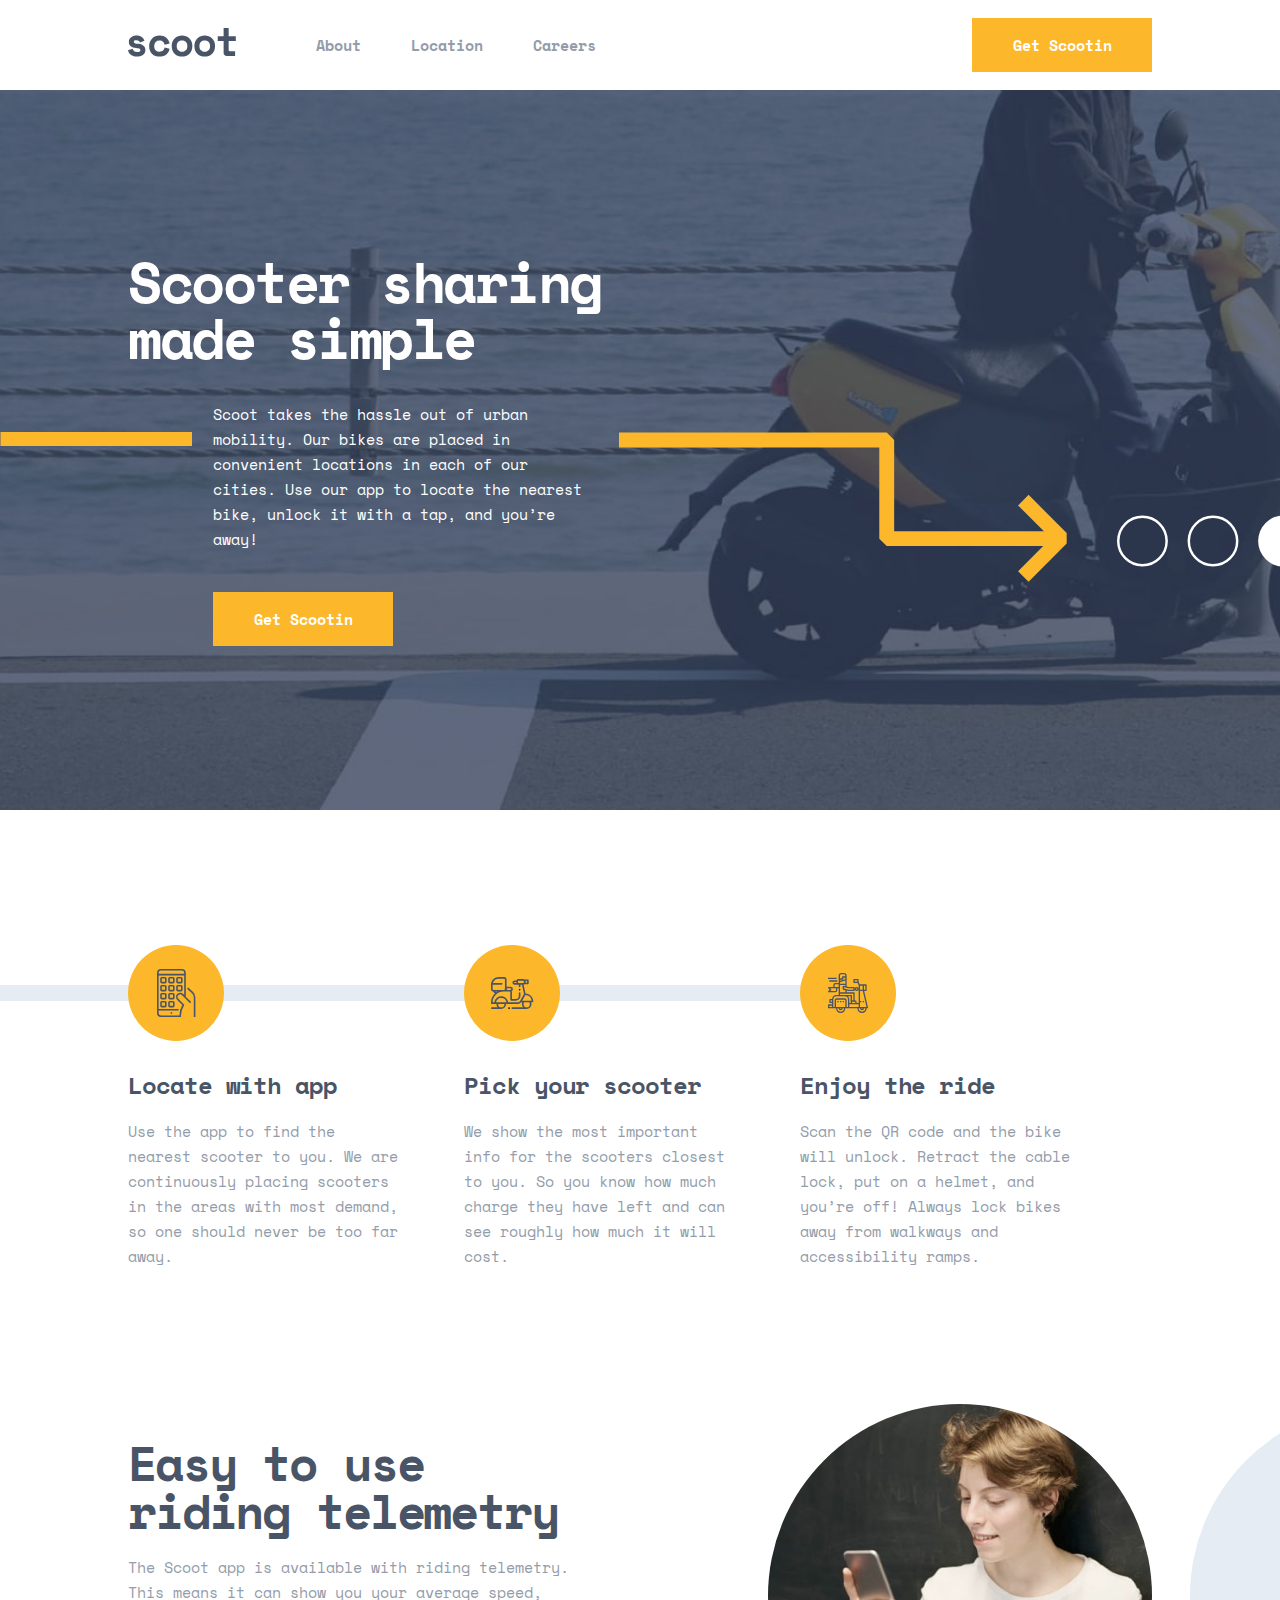
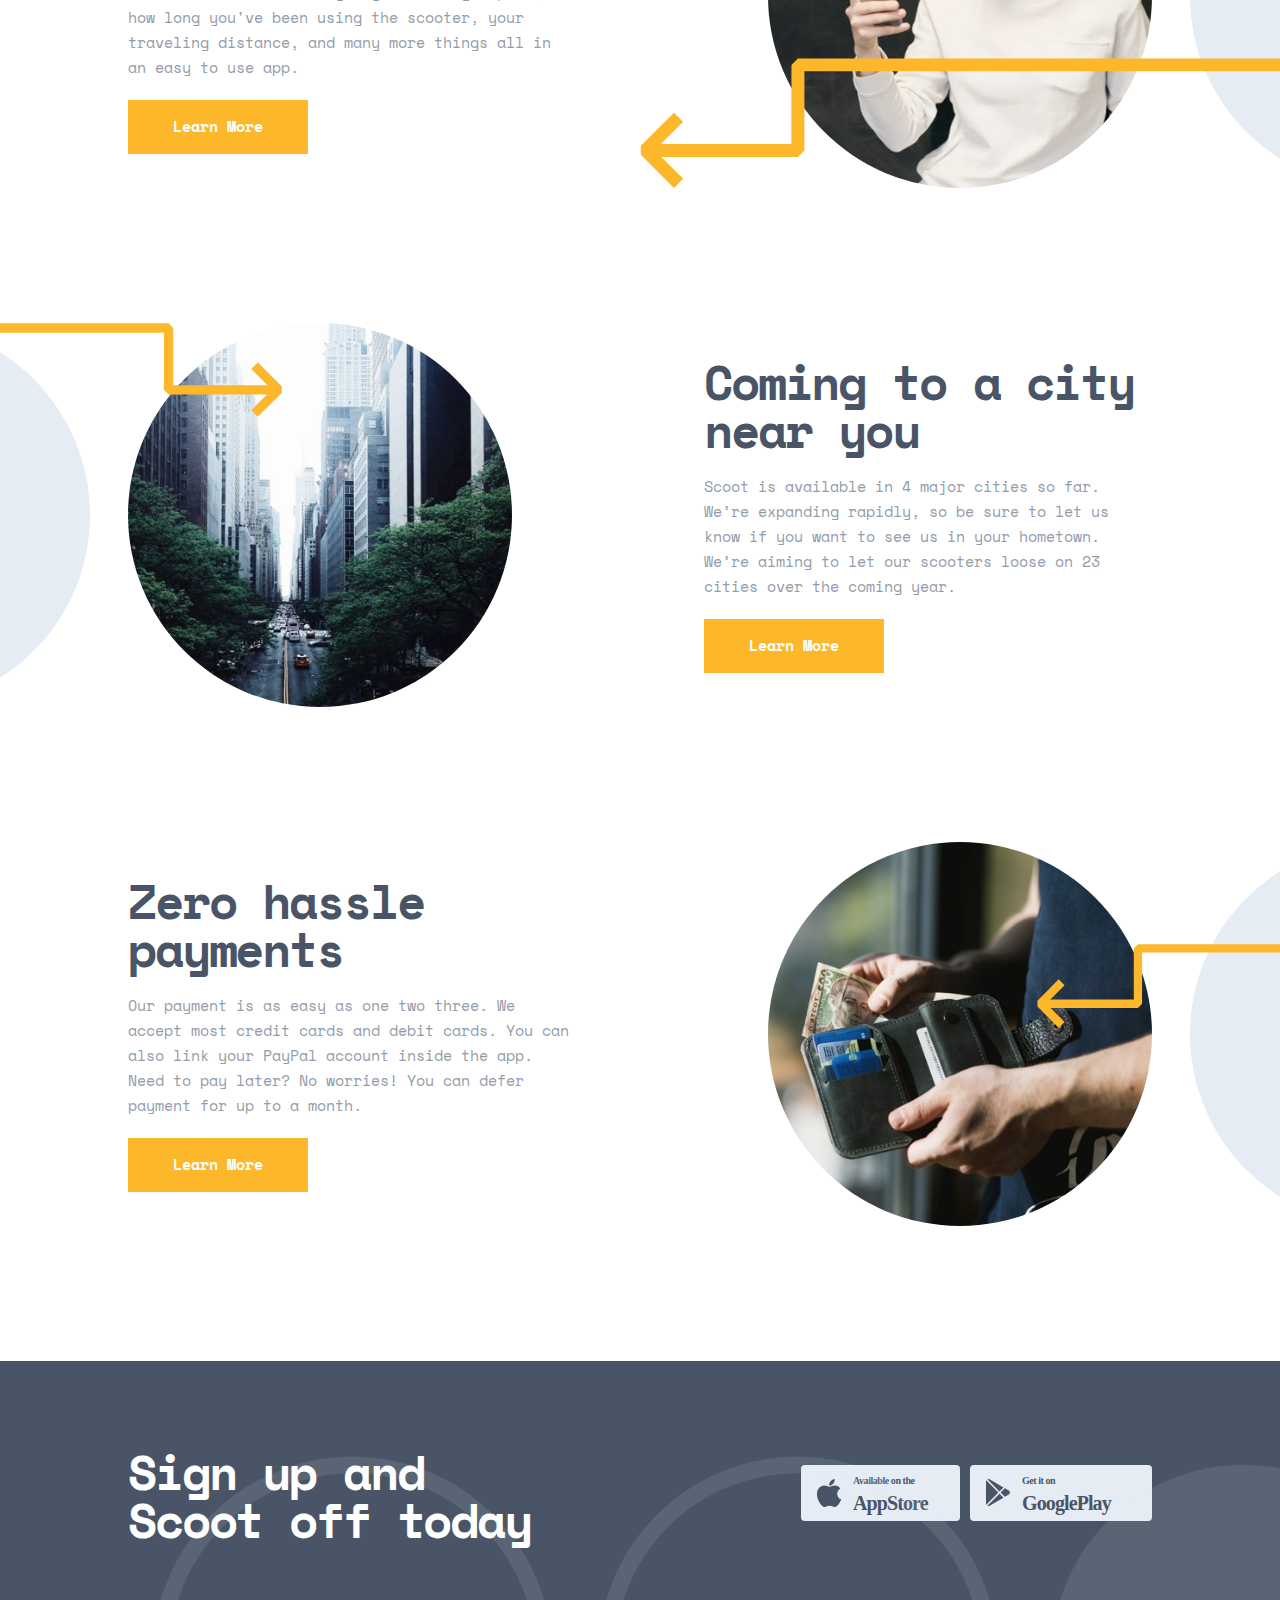
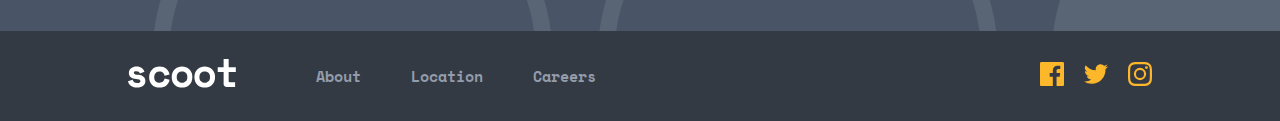
==== index.html @ a8c573a0 "section3 for home page, mobile-only" ====
<!DOCTYPE html>
<html lang="en">

<head>
    <meta charset="UTF-8">
    <meta name="viewport" content="width=device-width, initial-scale=1.0">
    <title>Home | Scoot multi-page website</title>
    <link rel="shortcut icon" href="assets/favicon-32x32.png" type="image/x-icon">
    <link rel="stylesheet" href="styles.css">
    <link rel="stylesheet" href="index.css">
</head>

<body>
    <header class="desktop-tablet-only">
        <nav>
            <div class="nav-left">
                <a href="index.html"><img src="assets/logo.svg" alt="logo"></a>
                <a href="About/about.html" class="nav-about">About</a>
                <a href="Location/location.html" class="nav-location">Location</a>
                <a href="Careers/careers.html" class="nav-careers">Careers</a>
            </div>
            <a href="" target="_self" class="get-scootin">Get Scootin</a>
        </nav>
        <div class="hero desktop-only">
            <h1 class="hero-title">Scooter sharing <br> made simple</h1>
            <div class="hero-design-wrapper">
                <div class="hero-design">
                    <div class="first">
                        <img src="assets/patterns/line.svg" alt="line design">
                    </div>
                    <div class="second">
                        <div class="description">
                            Scoot takes the hassle out of urban mobility. Our bikes are placed in convenient locations
                            in
                            each of our cities. Use our app to locate the nearest bike, unlock it with a tap, and you’re
                            away!
                        </div>
                        <a href="" target="_self" class="get-scootin">Get Scootin</a>
                    </div>
                    <div class="third">
                        <img src="assets/patterns/right-arrow.svg" alt="line design">
                    </div>
                    <div class="fourth">
                        <img src="assets/patterns/white-circles.svg" alt="circles design">
                    </div>
                </div>
            </div>
        </div>

        <div class="hero tablet-only">
            <div class="text-hero-tablet-only">
                <h1 class="hero-title">Scooter sharing <br> made simple</h1>
                <div class="description">
                    Scoot takes the hassle out of urban mobility. Our bikes are placed in convenient locations in
                    each of our cities. Use our app to locate the nearest bike, unlock it with a tap, and you’re
                    away!
                </div>
                <a href="" target="_self" class="get-scootin">Get Scootin</a>
            </div>
            <div class="design">
                <img src="assets/patterns/right-arrow.svg" alt="line design" id="hero-line-design">
                <img src="assets/patterns/white-circles.svg" alt="circles design" id="hero-circles-design">
            </div>
        </div>
    </header>

    <nav class="mobile-only">
        <img src="./assets/icons/hamburger.svg" alt="menu" id="hamburger">
        <img src="./assets/icons/close.svg" alt="menu" id="close">
        <a href="index.html"><img src="assets/logo.svg" alt="logo"></a>
        <div class="menu">
            <div class="menu-top">
                <a href="About/about.html" class="nav-about">About</a>
                <a href="Location/location.html" class="nav-location">Location</a>
                <a href="Careers/careers.html" class="nav-careers">Careers</a>
            </div>
            <a href="" target="_self" class="get-scootin">Get Scootin</a>
        </div>
    </nav>

    <header class="mobile-only">
        
        <div class="hero desktop-only">
            <h1 class="hero-title">Scooter sharing <br> made simple</h1>
            <div class="hero-design-wrapper">
                <div class="hero-design">
                    <div class="first">
                        <img src="assets/patterns/line.svg" alt="line design">
                    </div>
                    <div class="second">
                        <div class="description">
                            Scoot takes the hassle out of urban mobility. Our bikes are placed in convenient locations
                            in
                            each of our cities. Use our app to locate the nearest bike, unlock it with a tap, and you’re
                            away!
                        </div>
                        <a href="" target="_self" class="get-scootin">Get Scootin</a>
                    </div>
                    <div class="third">
                        <img src="assets/patterns/right-arrow.svg" alt="line design">
                    </div>
                    <div class="fourth">
                        <img src="assets/patterns/white-circles.svg" alt="circles design">
                    </div>
                </div>
            </div>
        </div>

        <div class="hero tablet-only">
            <div class="text-hero-tablet-only">
                <h1 class="hero-title">Scooter sharing <br> made simple</h1>
                <div class="description">
                    Scoot takes the hassle out of urban mobility. Our bikes are placed in convenient locations in
                    each of our cities. Use our app to locate the nearest bike, unlock it with a tap, and you’re
                    away!
                </div>
                <a href="" target="_self" class="get-scootin">Get Scootin</a>
            </div>
            <div class="design">
                <img src="assets/patterns/right-arrow.svg" alt="line design" id="hero-line-design">
                <img src="assets/patterns/white-circles.svg" alt="circles design" id="hero-circles-design">
            </div>
        </div>

        <div class="hero mobile-only">
            <div class="text-hero-tablet-only">
                <h1 class="hero-title">Scooter <br> sharing made <br> simple</h1>
                <div class="description">
                    Scoot takes the hassle out of urban mobility. Our bikes are placed in convenient locations in
                    each of our cities. Use our app to locate the nearest bike, unlock it with a tap, and you’re
                    away!
                </div>
                <a href="" target="_self" class="get-scootin">Get Scootin</a>
            </div>
            <div class="design">
                <img src="assets/patterns/right-arrow.svg" alt="line design" id="hero-line-design">
            </div>
        </div>
    </header>

    <main>
        <section class="section1 desktop-only">
            <div class="hr-icons">
                <hr>
                <div class="icons">
                    <img src="assets/icons/locate.svg" alt="locate icon" class="icon icon1">
                    <img src="assets/icons/scooter.svg" alt="scooter icon" class="icon icon2">
                    <img src="assets/icons/ride.svg" alt="ride icon" class="icon icon3">
                </div>
            </div>
            <div class="text">
                <div class="icon-description">
                    <h4 class="icon-title">Locate with app</h4>
                    <p class="icon-text general-text">
                        Use the app to find the nearest scooter to you. We are continuously placing scooters in the
                        areas with most demand, so one should never be too far away.
                    </p>
                </div>
                <div class="icon-description">
                    <h4 class="icon-title">Pick your scooter</h4>
                    <p class="icon-text general-text">
                        We show the most important info for the scooters closest to you. So you know how much charge
                        they have left and can see roughly how much it will cost.
                    </p>
                </div>
                <div class="icon-description">
                    <h4 class="icon-title">Enjoy the ride</h4>
                    <p class="icon-text general-text">
                        Scan the QR code and the bike will unlock. Retract the cable lock, put on a helmet, and you’re
                        off! Always lock bikes away from walkways and accessibility ramps.
                    </p>
                </div>
            </div>
        </section>
        <section class="section1 tablet-only">
            <div class="hr-icons-tablet">
                <div class="hr-tablet"></div>
                <div class="icons-tablet">
                    <img src="assets/icons/locate.svg" alt="locate icon" class="icon icon1">
                    <img src="assets/icons/scooter.svg" alt="scooter icon" class="icon icon2">
                    <img src="assets/icons/ride.svg" alt="ride icon" class="icon icon3">
                </div>
            </div>
            <div class="text">
                <div class="icon-description">
                    <h4 class="icon-title">Locate with app</h4>
                    <p class="icon-text general-text">
                        Use the app to find the nearest scooter to you. We are continuously placing scooters in the
                        areas with most demand, so one should never be too far away.
                    </p>
                </div>
                <div class="icon-description">
                    <h4 class="icon-title">Pick your scooter</h4>
                    <p class="icon-text general-text">
                        We show the most important info for the scooters closest to you. So you know how much charge
                        they have left and can see roughly how much it will cost.
                    </p>
                </div>
                <div class="icon-description">
                    <h4 class="icon-title">Enjoy the ride</h4>
                    <p class="icon-text general-text">
                        Scan the QR code and the bike will unlock. Retract the cable lock, put on a helmet, and you’re
                        off! Always lock bikes away from walkways and accessibility ramps.
                    </p>
                </div>
            </div>
        </section>
        <section class="section1 mobile-only">
            <div class="section11">
                <img src="/assets/icons/locate.svg" alt="locate icon" class="icon">
                <div class="icon-description">
                    <h4 class="icon-title">Locate with app</h4>
                    <p class="icon-text general-text">Use the app to find the nearest scooter to you. We are continuously placing scooters in the areas with most demand, so one should never be too far away. </p>
                </div>
            </div>
            <div class="section12">
                <img src="/assets/icons/scooter.svg" alt="scooter icon" class="icon">
                <div class="icon-description">
                    <h4 class="icon-title">Pick your scooter</h4>
                    <p class="icon-text general-text">We show the most important info for the scooters closest to you. So you know how much charge they have left and can see roughly how much it will cost.</p>
                </div>
            </div>
            <div class="section13">
                <img src="/assets/icons/ride.svg" alt="ride icon" class="icon">
                <div class="icon-description">
                    <h4 class="icon-title">Enjoy the ride</h4>
                    <p class="icon-text general-text">Scan the QR code and the bike will unlock. Retract the cable lock, put on a helmet, and you’re off! Always lock bikes away from walkways and accessibility ramps.</p>
                </div>
            </div>
        </section>

        <section class="section2 desktop-only">
            <div class="left-section-text">
                <h2>Easy to use
                    riding telemetry</h2>
                <p class="general-text">The Scoot app is available with riding telemetry. This means it can show you
                    your average speed, how long you've been using the scooter, your traveling distance, and many more
                    things all in an easy to use app.</p>
                <a href="" target="_self" id="learn-more">Learn More</a>
            </div>
            <div class="right-section-image">
                <img src="assets/images/telemetry.jpg" alt="riding telemetry image" id="imgs2">
                <img src="assets/patterns/circle.svg" alt="circle design" id="circles2">
                <img src="assets/patterns/left-downward-arrow.svg" alt="line design" id="arrows2">
            </div>
        </section>
        <section class="section2 tablet-only">
            <div class="top-section">
                <img src="assets/images/telemetry.jpg" alt="riding telemetry image" id="top-imgs2">
                <img src="assets/patterns/circle.svg" alt="circle design" id="top-circles2">
                <img src="assets/patterns/left-downward-arrow.svg" alt="line design" id="top-arrows2">
            </div>

            <div class="bottom-section">
                <h2>Easy to use
                    riding telemetry</h2>
                <p class="general-text">The Scoot app is available with riding telemetry. This means it can show you
                    your average speed, how long you've been using the scooter, your traveling distance, and many more
                    things all in an easy to use app.</p>
                <a href="" target="_self" id="learn-more">Learn More</a>
            </div>
        </section>
        <section class="section2 mobile-only">
            <div class="top-section">
                <img src="assets/images/telemetry.jpg" alt="riding telemetry image" id="top-imgs2">
                <img src="assets/patterns/left-downward-arrow.svg" alt="line design" id="top-arrows2">
            </div>

            <div class="bottom-section">
                <h2>Easy to use <br>
                riding telemetry</h2>
                <p class="general-text">The Scoot app is available with riding telemetry. This means it can show you
                    your average speed, how long you've been using the scooter, your traveling distance, and many more
                    things all in an easy to use app.</p>
                <a href="" target="_self" id="learn-more">Learn More</a>
            </div>
        </section>

        <section class="section3 desktop-only">
            <div class="left-section-image">
                <img src="assets/images/near-you.jpg" alt="an image with a city" id="imgs3">
                <img src="assets/patterns/circle.svg" alt="circle design" id="circles3">
                <img src="assets/patterns/right-arrow.svg" alt="line design" id="arrows3">
            </div>
            <div class="right-section-text">
                <h2>Coming to a city near you</h2>
                <p class="general-text">Scoot is available in 4 major cities so far. We’re expanding rapidly, so be sure
                    to let us know if you want to see us in your hometown. We’re aiming to let our scooters loose on 23
                    cities over the coming year.</p>
                <a href="" target="_self" id="learn-more">Learn More</a>
            </div>
        </section>
        <section class="section3 tablet-only">
            <div class="top-section">
                <img src="assets/images/near-you.jpg" alt="an image with a city" id="top-imgs3">
                <img src="assets/patterns/circle.svg" alt="circle design" id="top-circles3">
                <img src="assets/patterns/right-arrow.svg" alt="line design" id="top-arrows3">
            </div>
            <div class="bottom-section">
                <h2>Coming to a city near you</h2>
                <p class="general-text">Scoot is available in 4 major cities so far. We’re expanding rapidly, so be sure
                    to let us know if you want to see us in your hometown. We’re aiming to let our scooters loose on 23
                    cities over the coming year.</p>
                <a href="" target="_self" id="learn-more">Learn More</a>
            </div>
        </section>
        <section class="section3 mobile-only">
            <div class="top-section">
                <img src="assets/images/near-you.jpg" alt="an image with a city" id="top-imgs3">
                <img src="assets/patterns/right-arrow.svg" alt="line design" id="top-arrows3">
            </div>
            <div class="bottom-section">
                <h2>Coming to a city near you</h2>
                <p class="general-text">Scoot is available in 4 major cities so far. We’re expanding rapidly, so be sure
                    to let us know if you want to see us in your hometown. We’re aiming to let our scooters loose on 23
                    cities over the coming year.</p>
                <a href="" target="_self" id="learn-more">Learn More</a>
            </div>
        </section>

        <section class="section4 desktop-only">
            <div class="left-section-text">
                <h2>Zero hassle payments</h2>
                <p class="general-text">Our payment is as easy as one two three. We accept most credit cards and debit
                    cards. You can also link your PayPal account inside the app. Need to pay later? No worries! You can
                    defer payment for up to a month.</p>
                <a href="" target="_self" id="learn-more">Learn More</a>
            </div>
            <div class="right-section-image">
                <img src="assets/images/payments.jpg" alt="an image with a wallet" id="imgs4">
                <img src="assets/patterns/circle.svg" alt="circle design" id="circles4">
                <img src="assets/patterns/left-downward-arrow.svg" alt="line design" id="arrows4">
            </div>
        </section>
        <section class="section4 tablet-only">

            <div class="top-section">
                <img src="assets/images/payments.jpg" alt="an image with a wallet" id="top-imgs4">
                <img src="assets/patterns/circle.svg" alt="circle design" id="top-circles4">
                <img src="assets/patterns/left-downward-arrow.svg" alt="line design" id="top-arrows4">
            </div>
            <div class="bottom-section">
                <h2>Zero hassle payments</h2>
                <p class="general-text">Our payment is as easy as one two three. We accept most credit cards and debit
                    cards. You can also link your PayPal account inside the app. Need to pay later? No worries! You can
                    defer payment for up to a month.</p>
                <a href="" target="_self" id="learn-more">Learn More</a>
            </div>
        </section>
    </main>
    <footer>
        <div class="footer-up">
            <img src="assets/patterns/semi-circles.svg" alt="semi-circles design" id="semi-circles">
            <h2>Sign up and <br> Scoot off today</h2>
            <div class="apps">
                <a href="https://www.apple.com/app-store/" target="_blank">
                    <img src="assets/icons/app-store.svg" alt="app store icon and link">
                </a>
                <a href="https://play.google.com/store/games?pli=1" target="_blank">
                    <img src="assets/icons/google-play.svg" alt="google play icon and link">
                </a>
            </div>
        </div>
        <div class="footer-down">
            <nav>
                <div class="nav-left">
                    <a href="index.html"><img src="assets/logo.svg" alt="logo" id="logo"></a>
                    <a href="About/about.html" class="nav-about">About</a>
                    <a href="Location/location.html" class="nav-location">Location</a>
                    <a href="Careers/careers.html" class="nav-careers">Careers</a>
                </div>
                <div class="nav-right">
                    <a href="https://www.facebook.com/infogimiasi/" target="_blank">
                        <img src="assets/icons/facebook.svg" alt="facebook icon and link">
                    </a>
                    <a href="https://x.com/home?lang=ro" target="_blank">
                        <img src="assets/icons/twitter.svg" alt="twitter icon and link">
                    </a>
                    <a href="https://www.instagram.com/" target="_blank">
                        <img src="assets/icons/instagram.svg" alt="google play icon and link">
                    </a>
                </div>
            </nav>
        </div>
    </footer>

    <script src="./script.js"></script>
</body>

</html>
---- styles.css ----
@import url('https://fonts.googleapis.com/css2?family=Lexend+Deca:wght@100..900&family=Space+Mono:wght@400;700&display=swap');


:root {
    --yellow: #FCB72B;
    --dark-navy: #495567;
    --dim-grey: #939CAA;
    --light-grey: #E5ECF4;
    --snow: #F2F5F9;
    --light-yellow: #FFF4DF;
}

* {
    margin: 0;
    padding: 0;
    box-sizing: border-box;
    font-family: 'Space Mono', sans-serif;
}

h1, h2, h3, h4 {
    font-weight: bold;
    color: var(--dark-navy);
}

h1 {
    font-size: 56px;
    line-height: 56px;
    letter-spacing: -2.5px;
}

h2 {
    font-size: 48px;
    line-height: 48px;
    letter-spacing: -2.14px;
}

h3 {
    font-size: 40px;
    line-height: 48px;
    letter-spacing: -1.79px;
}

h4 {
    font-size: 24px;
    line-height: 28px;
    letter-spacing: -1.07px;
}

.general-text {
    color: var(--dim-grey);
    font-size: 15px;
    line-height: 25px;
}

body {
    width: 100vw;
    overflow-x: hidden;
}

nav {
    display: flex;
    width: 100%;
    height: 10vh;
    padding: 0 10vw;
    justify-content: space-between;
    align-items: center;
    background-color: white;
    font-size: 15px;
    font-weight: bold;
}

.nav-left {
    display: flex;
    width: min-content;
    justify-content: space-between;
    align-items: center;
    gap: 50px;
}

.nav-left img {
    margin-right: 30px;
}

.nav-left a {
    text-decoration: none;
    color: var(--dim-grey);
}

.nav-left a:hover {
    color: var(--yellow);
}

.get-scootin, #learn-more {
    text-decoration: none;
    display: flex;
    width: 180px;
    height: 6vh;
    justify-content: center;
    align-items: center;
    background-color: var(--yellow);
    color: #ffffff;
    font-size: 15px;
    font-weight: bold;
    line-height: 25px;
    text-align: center;
}

.get-scootin:hover, #learn-more:hover {
    background-color: transparent;
    color: var(--yellow);
    border: 2.5px solid var(--yellow);
}

footer {
    width: 100%;
    height: 40vh;
}

.footer-up {
    background-color: var(--dark-navy);
    position: relative;
    width: 100%;
    height: 30vh;
    padding: 0 10vw;
    display: flex;
    justify-content: space-between;
    align-items: center;
}

.footer-up h2 {
    color: white;
}

#semi-circles {
    width: 100%;
    position: absolute;
    right: -12%;
    bottom: 0;
}

footer nav {
    background-color: #333a44;
}

footer nav #logo {
    filter: brightness(0) invert(1);
}

.apps {
    display: flex;
    justify-content: center;
    align-items: center;
    gap: 10px;
}

.footer-down {
    width: 100%;
    height: 10vh;
}

.nav-right {
    display: flex;
    justify-content: center;
    align-items: center;
    gap: 20px;
}

.nav-right a:hover {
    filter: brightness(0) invert(1);
}

@media (min-width: 601px) and (max-width: 1024px) {
    header nav {
        padding: 0 5vw;
    }

    a.get-scootin {
        height: 65%;
    }
    
    .get-scootin, #learn-more {
        width: 120px;
        height: 50px;
    }

    .nav-left img {
        width: 100px;
        margin-right: 15px;
    }

    .nav-left {
        display: flex;
        width: 50vw;
        justify-content: space-between;
        align-items: center;
        column-gap: 15px;
    }

    #learn-more, .text-hero-tablet-only .get-scootin {
        width: 180px;
    }

    footer {
        height: 50vh;
    }

    .footer-up {
        flex-direction: column;
        justify-content: center;
        text-align: center;
        gap: 30px;
        height: 40vh;
    }

    #semi-circles {
        width: 150%;
        position: absolute;
        /* right: -12%; */
        left: -25%;
        bottom: 0;
    }

    nav {
        padding: 0 5vw;
    }
}
---- index.css ----
* {
    margin: 0;
    padding: 0;
    box-sizing: border-box;
    font-family: 'Space Mono', sans-serif;
}

.hero {
    display: flex;
    width: 100vw;
    height: 80vh;
    flex-direction: column;
    justify-content: center;
    gap: 5%;
    background-image: url('assets/images/home-hero-desktop.jpg');
    background-size: cover;
    background-repeat: no-repeat;
    background-position: center;
    color: white;
    position: relative;
}

h1 {
    width: 100%;
    padding-left: 10vw;
}

.hero-title {
    color: white;
}

.hero-design-wrapper {
    width: 100%;
    height: max-content;
}

.hero-design {
    display: flex;
    justify-content: space-between;
    width: 100%;
}

.hero-design .first {
    width: 15%;
    height: 100%;
    position: relative;
}

.hero-design .first img {
    width: 100%;
    position: absolute;
    top: 30px;
}

.hero-design .second {
    display: flex;
    width: 30%;
    height: max-content;
    flex-direction: column;
    justify-content: flex-start;
    gap: 40px;
}

.hero-design .second .description {
    font-size: 15px;
    line-height: 25px;
    width: 100%;
    color: white;
}

.hero-design .second .get-scootin {
    top: 50px;
}

.hero-design .third {
    width: 35%;
    height: 100%;
    position: relative;
}

.hero-design .third img {
    width: 100%;
    position: absolute;
    top: 30px;
}

.hero-design .fourth {
    width: 15%;
    height: 100%;
    position: relative;
}

.hero-design .fourth img {
    width: 100%;
    position: absolute;
    top: calc(30px + 6.5vw);
    left: 15%;
}

.hero-design .get-scootin:hover {
    background-color: transparent;
}

main {
    margin-top: 15vh;
    width: 100%;
}

.section1 {
    width: 100%;
}

.hr-icons {
    width: 70%;
    height: 96px;
    display: flex;
    justify-content: center;
    align-items: center;
    position: relative;
    margin-bottom: 30px;
}

hr {
    border: 8px solid var(--light-grey);
    width: 100%;
    border-top-right-radius: 10px;
    border-bottom-right-radius: 10px;
}

.hr-icons .icons {
    position: absolute;
    padding-left: 10vw;
    display: flex;
    justify-content: space-between;
    width: 100%;
}

.text {
    width: 100%;
    padding: 0 10vw;
    display: flex;
    justify-content: flex-start;
    margin-bottom: 15vh;
    gap: 5vw;
}

.icon-title {
    color: var(--dark-navy);
    margin-bottom: 20px;
}

.icon-description {
    width: calc((60vw - 96px) / 2 - 5vw);
}

.section2, .section3, .section4 {
    width: 100%;
    height: max-content;
    display: flex;
    justify-content: space-between;
    align-items: center;
    padding: 0 10vw;
    margin-bottom: 15vh;
}

.left-section-text, .right-section-text {
    width: 35vw;
    height: max-content;
    display: flex;
    flex-direction: column;
    justify-content: center;
    gap: 20px;
}

.right-section-image, .left-section-image {
    width: 30vw;
    height: 30vw;
    display: flex;
    justify-content: center;
    align-items: center;
    position: relative;
}

#imgs2, #imgs3, #imgs4 {
    border-radius: 50%;
    width: 30vw;
}

#circles2, #circles3, #circles4 {
    width: 30vw;
    height: 30vw;
    position: absolute;
}

#circles2, #circles4 {
    left: 33vw;
}

#circles3 {
    right: 33vw;
}

#arrows2, #arrows3, #arrows4 {
    position: absolute;
}

#arrows2 {
    width: 50vw;
    right: -10vw;
    bottom: 0;
}

#arrows3 {
    width: 22vw;
    left: -10vw;
    top: 0;
}

#arrows4 {
    width: 32vw;
    right: -23vw;
    top: 8vw;
}

@media (min-width: 1025px) {
    .tablet-only {
        display: none;
    }

    .mobile-only {
        display: none;
    }
}

@media (min-width: 601px) and (max-width: 1024px) {
    .desktop-only {
        display: none;
    }

    .mobile-only {
        display: none;
    }

    .hero.tablet-only {
        height: calc(70vh + 20vw);
        justify-content: end;
        gap: 5vh;
        background-image: url('assets/images/home-hero-tablet.jpg');
    }
    
    .text-hero-tablet-only{
        display: flex;
        flex-direction: column;
        align-items: center;
        justify-content: center;
        gap: 2vh;
        text-align: center;
        padding: 10vw;
    }

    h1.hero-title {
        padding: 0;
    }

    a.get-scootin {
        height: 45px;
    }

    .hero.tablet-only .design {
        margin-bottom: 5vh;
        height: 20vw;
        width: 100vw;
    }

    #hero-line-design {
        position: absolute;
        left: -15vw;
        width: 60vw;
    }

    #hero-circles-design {
        position: absolute;
        right: -4.5vw;
        width: 30vw;
        bottom: calc(7vw + 5vh - 5vw);
    }

    main {
        margin-top: 0;
    }

    .section1.tablet-only {
        display: flex;
        justify-content: space-between;
        padding: 0 10vw;
        position: relative;
        height: max-content;
    }

    .hr-icons-tablet {
        width: 96px;
        height: 50vh;
        display: flex;
        flex-direction: column;
        justify-content: center;
        align-items: center;
        /* position: relative; */
    }

    .hr-tablet {
        display: block;
        width: 16px;
        height: calc(100% - 160px);
        background-color: var(--light-grey);
        position: absolute;
        left: calc(40px + 10vw);
        top: 0;
    }

    .icons-tablet {
        position: absolute;
        height: 100%;
        display: flex;
        flex-direction: column;
        justify-content: space-between;
        top: 0;
        padding-top: 10vh;
        padding-bottom: calc(200px - 96px);
    }

    .text {
        display: flex;
        flex-direction: column;
        margin: 0;
        padding: 0;
        padding-top: 10vh;
        width: 50vw;
    }

    .icon-description {
        width: 100%;
        height: 200px;
    }

    .section2.tablet-only, .section3.tablet-only, .section4.tablet-only {
        display: flex;
        width: 100vw;
        flex-direction: column;
        align-items: center;
        justify-content: center;
        margin-top: 10vh;
        padding: 0 10vw;
        gap: 5vh;
    }

    .top-section {
        width: 60vw;
        display: flex;
        flex-direction: column;
        justify-content: center;
        align-items: center;
        position: relative;
        margin-bottom: 50px;
    }

    #top-imgs2, #top-imgs3, #top-imgs4 {
        border-radius: 50%;
        width: 60vw;
    }

    #top-circles2 {
        width: 60vw;
        position: absolute;
        top: 0;
        right: -65vw;
    }

    #top-arrows2 {
        width: 100vw;
        position: absolute;
        left: -15vw;
        bottom: -5vw;
    }

    .bottom-section {
        text-align: center;
        display: flex;
        flex-direction: column;
        justify-content: center;
        align-items: center;
        gap: 3vh;
    }

    #top-circles3 {
        width: 60vw;
        position: absolute;
        top: 0;
        left: -65vw;
    }

    #top-arrows3 {
        width: 60vw;
        position: absolute;
        left: -35vw;
        top: 0;
    }

    #top-circles4 {
        width: 60vw;
        position: absolute;
        top: 0;
        left: 65vw;
    }

    #top-arrows4 {
        width: 105vw;
        position: absolute;
        top: 5vh;
        right: -80vw;
    }
}

@media (max-width: 600px) {
    .desktop-only {
        display: none;
    }

    .tablet-only {
        display: none;
    }

    .desktop-tablet-only {
        display: none;
    }

    header.mobile-only {
        height: 85vh;
        width: 100vw;
    }

    header.mobile-only > *, nav.mobile-only {
        padding: 0 5vw;
    }

    nav.mobile-only {
        position: sticky;
        top: 0;
        left: 0;
        height: 10vh;
        z-index: 3;
        padding: 0 5vw;
    }

    #hamburger {
        display: block;
    }

    #close {
        display: none;
    }

    nav.mobile-only a img {
        position: absolute;
        top: 50%;
        left: 50%;
        translate: -50% -50%;
    }

    nav.mobile-only .menu {
        position: absolute;
        top: 10vh;
        left: 0;
        background-color: #333a44;
        height: 85vh;
        width: 70vw;
        padding: 5vh;
        display: flex;
        flex-direction: column;
        justify-content: space-between;
        align-items: flex-start;
        display: none;
        z-index: 1;
    }

    nav.mobile-only .menu-top {
        display: flex;
        flex-direction: column;
        gap: 3vh;
    }

    nav.mobile-only .menu a {
        text-decoration: none;
        color: var(--light-grey);
        font-size: 1.5rem;
    }

    nav.mobile-only .menu a:hover {
        color: var(--yellow);
    }

    nav.mobile-only .menu .get-scootin {
        width: 100%;
        height: 60px;
    }

    header.mobile-only .hero.mobile-only {
        height: 85vh;
        position: relative;
        display: flex;
        justify-content: center;
        text-align: center;
        gap: 20vh;
        background: url("/assets/images/home-hero-mobile.jpg");
        background-repeat: no-repeat;
        background-size: cover;
        background-position: center;
    }

    header.mobile-only .hero.mobile-only .text-hero-tablet-only {
        display: flex;
        flex-direction: column;
        justify-content: center;
        align-items: center;
        gap: 3vh;
    }

    header.mobile-only .hero.mobile-only h1.hero-title {
        padding: 0;
        font-size: 3rem;
    }

    #hero-line-design {
        position: absolute;
        bottom: 5vh;
        z-index: 0;
        right: 66vw;
    }

    main {
        margin-top: 15vh;
    }

    .section1.mobile-only {
        width: 100vw;
        padding: 0 5vw;
        display: flex;
        flex-direction: column;
        justify-content: center;
        align-items: center;
        gap: 6vh;
    }

    .section1.mobile-only > * {
        width: 100%;
        display: flex;
        flex-direction: column;
        justify-content: center;
        align-items: center;
        gap: 3vh;
    }

    .section1.mobile-only > * .icon-description {
        width: 100%;
        text-align: center;
    }

    .section2.mobile-only, .section3.mobile-only {
        display: flex;
        width: 100vw;
        flex-direction: column;
        align-items: center;
        justify-content: center;
        margin-top: 15vh;
        padding: 0 5vw;
        gap: 3vh;
    }

    .top-section {
        width: 60vw;
        display: flex;
        flex-direction: column;
        justify-content: center;
        align-items: center;
        position: relative;
        margin-bottom: 2vh;
    }

    #top-imgs2, #top-imgs3, #top-imgs4 {
        border-radius: 50%;
        width: 85vw;
    }

    #top-arrows2 {
        width: 200vw;
        position: absolute;
        left: -15vw;
        bottom: 0;
    }

    .bottom-section {
        text-align: center;
        display: flex;
        flex-direction: column;
        justify-content: center;
        align-items: center;
        gap: 3vh;
    }

    .bottom-section h2 {
        font-size: 2.2rem;
        line-height: 2.4rem;
    }

    #top-arrows3 {
        width: 85vw;
        position: absolute;
        left: -38vw;
        top: 0;
    }

}
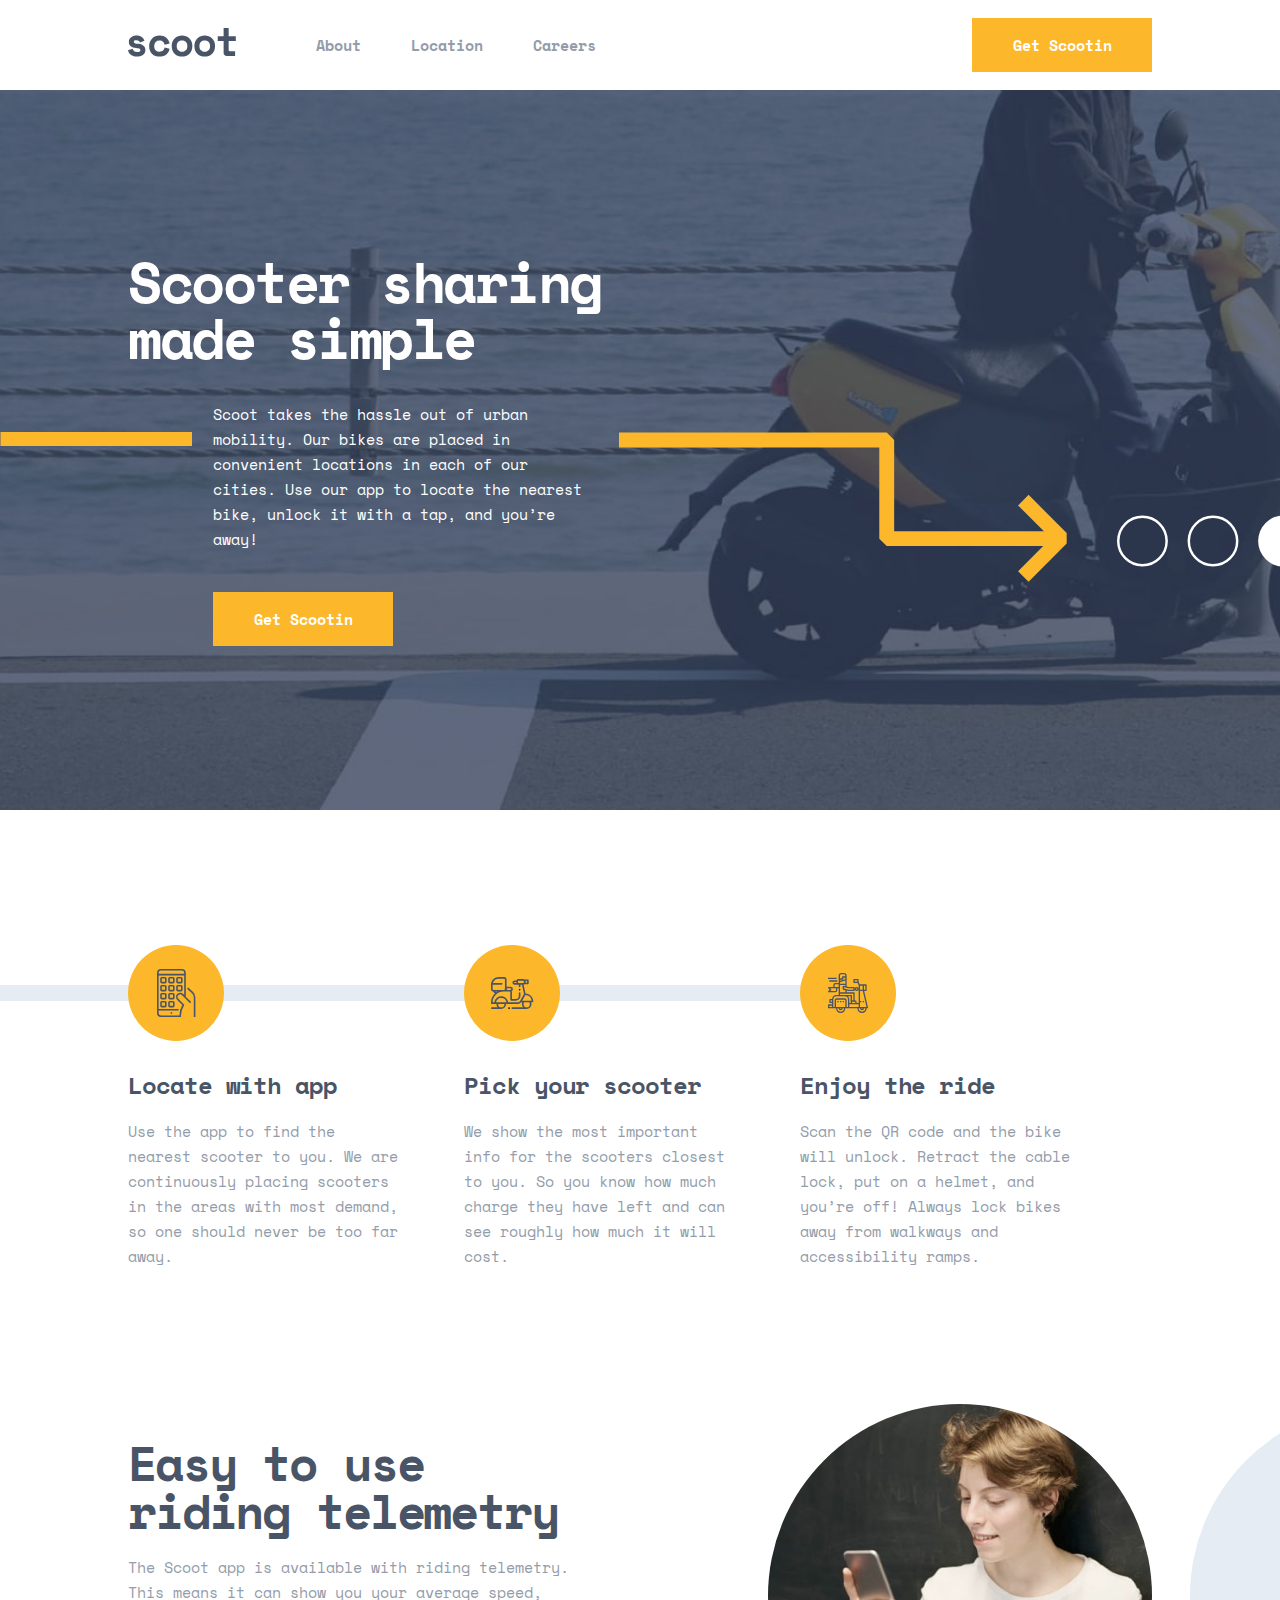
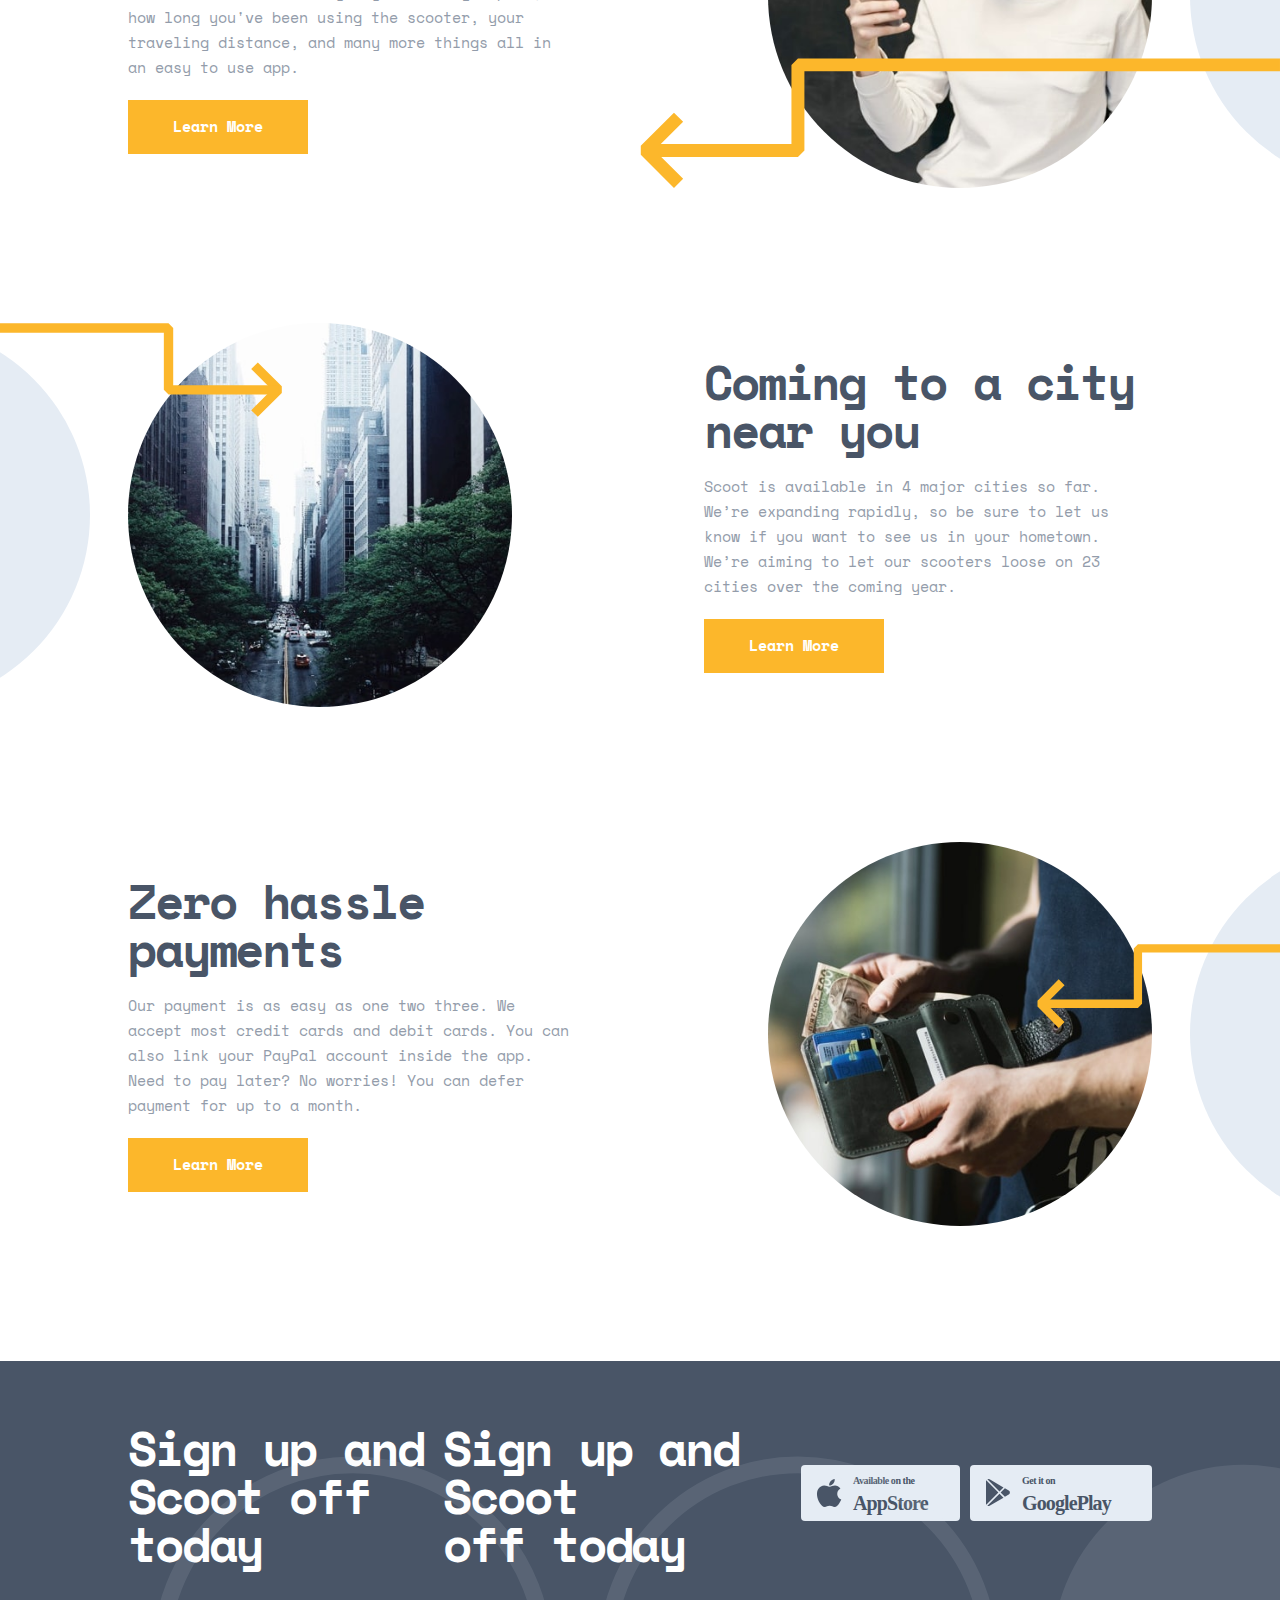
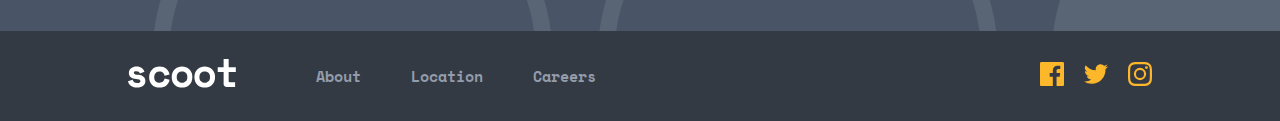
==== commit ee4b10ac: "footer for home-page, mobile-only" ====
--- a/index.html
+++ b/index.html
@@ -333,7 +333,6 @@
             </div>
         </section>
         <section class="section4 tablet-only">
-
             <div class="top-section">
                 <img src="assets/images/payments.jpg" alt="an image with a wallet" id="top-imgs4">
                 <img src="assets/patterns/circle.svg" alt="circle design" id="top-circles4">
@@ -347,11 +346,26 @@
                 <a href="" target="_self" id="learn-more">Learn More</a>
             </div>
         </section>
+        <section class="section4 mobile-only">
+            <div class="top-section">
+                <img src="assets/images/payments.jpg" alt="an image with a wallet" id="top-imgs4">
+                <img src="assets/patterns/left-downward-arrow.svg" alt="line design" id="top-arrows4">
+            </div>
+            <div class="bottom-section">
+                <h2>Zero hassle payments</h2>
+                <p class="general-text">Our payment is as easy as one two three. We accept most credit cards and debit
+                    cards. You can also link your PayPal account inside the app. Need to pay later? No worries! You can
+                    defer payment for up to a month.</p>
+                <a href="" target="_self" id="learn-more">Learn More</a>
+            </div>
+        </section>
+
     </main>
     <footer>
         <div class="footer-up">
             <img src="assets/patterns/semi-circles.svg" alt="semi-circles design" id="semi-circles">
             <h2>Sign up and <br> Scoot off today</h2>
+            <h2 id="mobile-only">Sign up and Scoot <br> off today</h2>
             <div class="apps">
                 <a href="https://www.apple.com/app-store/" target="_blank">
                     <img src="assets/icons/app-store.svg" alt="app store icon and link">
--- a/styles.css
+++ b/styles.css
@@ -223,4 +223,159 @@
     nav {
         padding: 0 5vw;
     }
+}
+
+@media (max-width: 600px) {
+    .desktop-only {
+        display: none;
+    }
+
+    .tablet-only {
+        display: none;
+    }
+
+    .desktop-tablet-only {
+        display: none;
+    }
+
+    header.mobile-only {
+        height: 85vh;
+        width: 100vw;
+    }
+
+    header.mobile-only > *, nav.mobile-only {
+        padding: 0 5vw;
+    }
+
+    nav.mobile-only {
+        position: sticky;
+        top: 0;
+        left: 0;
+        height: 10vh;
+        z-index: 3;
+        padding: 0 5vw;
+    }
+
+    #hamburger {
+        display: block;
+    }
+
+    #close {
+        display: none;
+    }
+
+    nav.mobile-only a img {
+        position: absolute;
+        top: 50%;
+        left: 50%;
+        translate: -50% -50%;
+    }
+
+    nav.mobile-only .menu {
+        position: absolute;
+        top: 10vh;
+        left: 0;
+        background-color: #333a44;
+        height: 85vh;
+        width: 70vw;
+        padding: 5vh;
+        display: flex;
+        flex-direction: column;
+        justify-content: space-between;
+        align-items: flex-start;
+        display: none;
+        z-index: 1;
+    }
+
+    nav.mobile-only .menu-top {
+        display: flex;
+        flex-direction: column;
+        gap: 3vh;
+    }
+
+    nav.mobile-only .menu a {
+        text-decoration: none;
+        color: var(--light-grey);
+        font-size: 1.5rem;
+    }
+
+    nav.mobile-only .menu a:hover {
+        color: var(--yellow);
+    }
+
+    nav.mobile-only .menu .get-scootin {
+        width: 100%;
+        height: 60px;
+    }
+
+    footer {
+        height: 90vh;
+    }
+
+    .footer-up {
+        height: 35vh;
+        padding: 5vh 5vw;
+        display: flex;
+        flex-direction: column;
+        justify-content: center;
+        align-items: center;
+        gap: 3vh;
+    }
+
+    .footer-up img#semi-circles {
+        width: 340vw;
+        right: -60vw;
+    }
+
+    footer h2 {
+        display: none;
+    }
+
+    footer h2#mobile-only {
+        display: block;
+        font-size: 2rem;
+        text-align: center;
+        line-height: 2.3rem;
+    }
+
+    .apps {
+        width: 70vw;
+    }
+
+    .apps img {
+        width: 100%;
+    }
+
+    .footer-down {
+        height: 55vh;
+    }
+
+    .footer-down nav {
+        height: 100%;
+        display: flex;
+        flex-direction: column;
+        justify-content: space-between;
+        align-items: center;
+        gap: 0;
+        padding: 5vh 5vw;
+    }
+
+    .footer-down nav .nav-left {
+        display: flex;
+        flex-direction: column;
+        /* justify-content: space-around; */
+        align-items: center;
+        gap: 0;
+        text-align: center;
+        height: 25vh;
+    }
+
+    #logo {
+        margin: 0;
+        margin-bottom: 15px;
+    }
+
+    .footer-down nav .nav-right {
+        height: 5vh;
+    }
 }--- a/index.css
+++ b/index.css
@@ -564,7 +564,7 @@
         text-align: center;
     }
 
-    .section2.mobile-only, .section3.mobile-only {
+    .section2.mobile-only, .section3.mobile-only, .section4.mobile-only {
         display: flex;
         width: 100vw;
         flex-direction: column;
@@ -587,7 +587,7 @@
 
     #top-imgs2, #top-imgs3, #top-imgs4 {
         border-radius: 50%;
-        width: 85vw;
+        width: 80vw;
     }
 
     #top-arrows2 {
@@ -618,4 +618,10 @@
         top: 0;
     }
 
+    #top-arrows4 {
+        width: 180vw;
+        position: absolute;
+        top: 0;
+        left: 16vw;
+    }
 }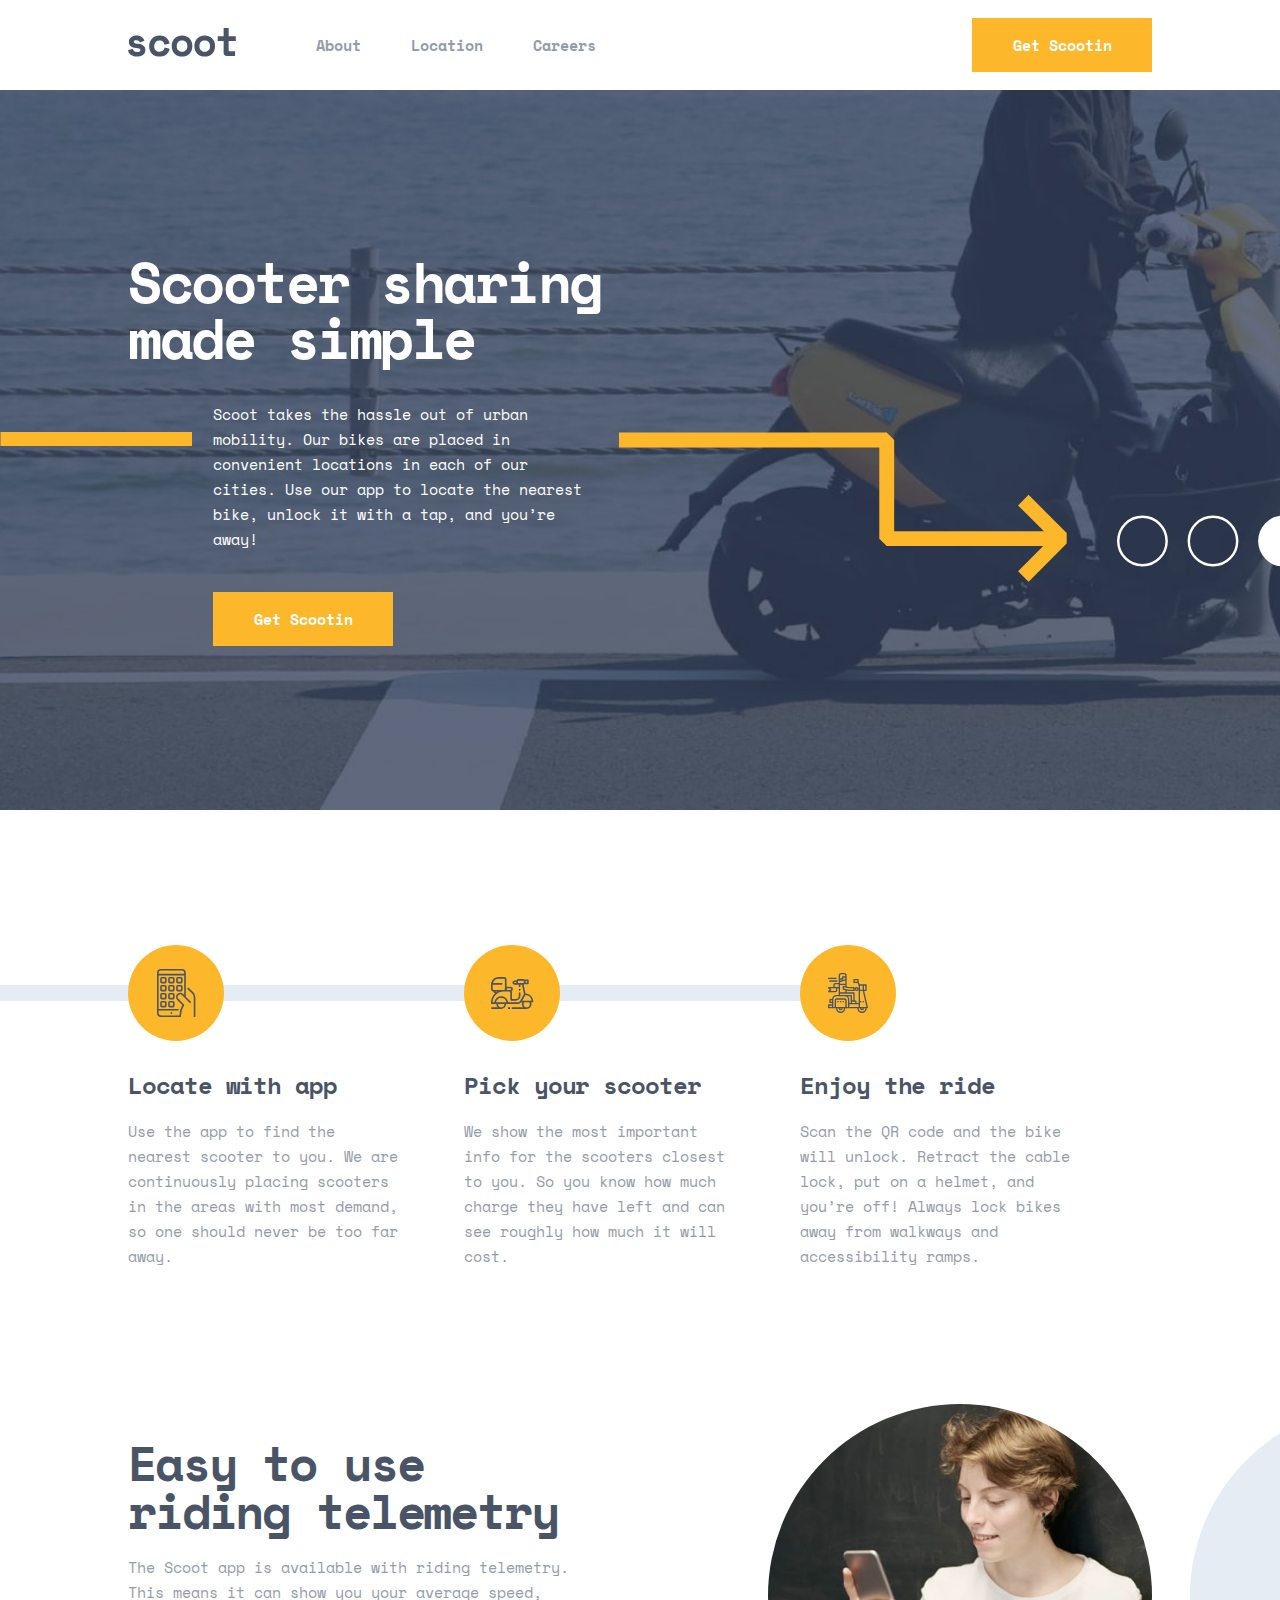
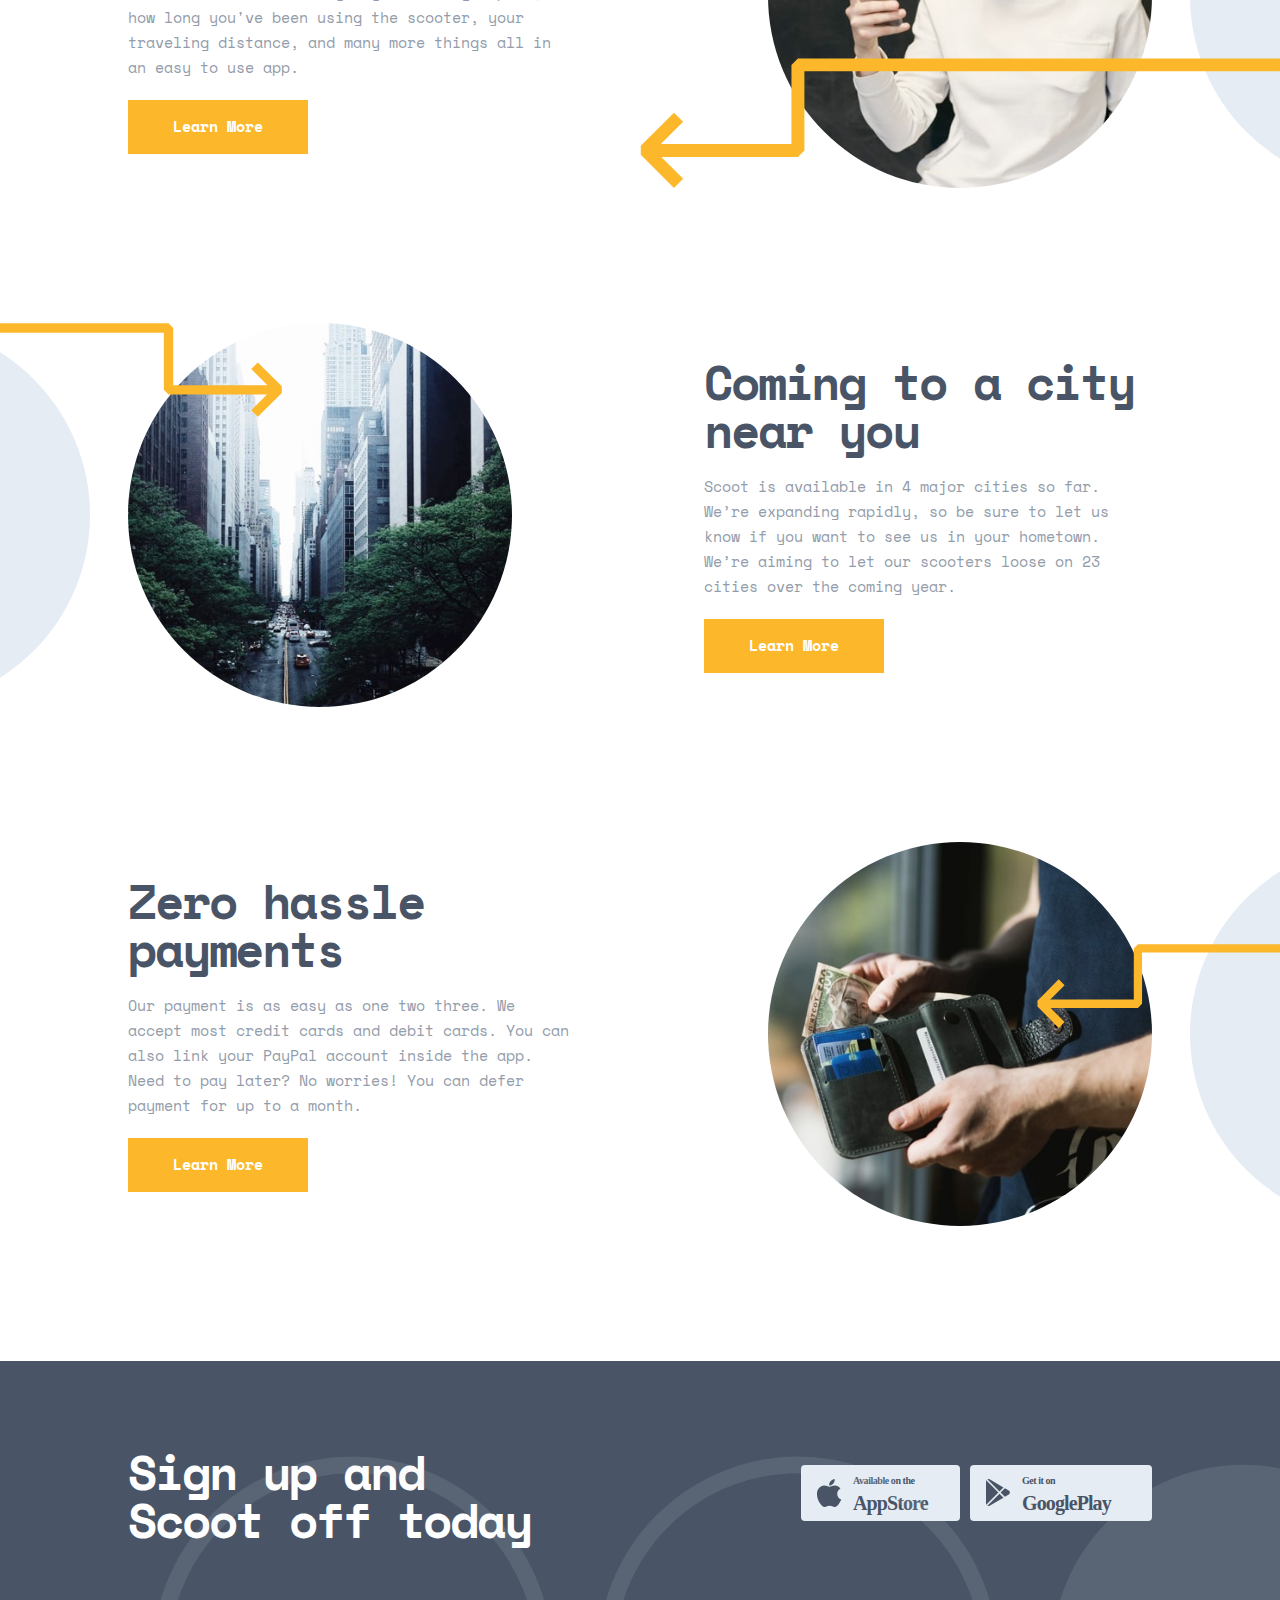
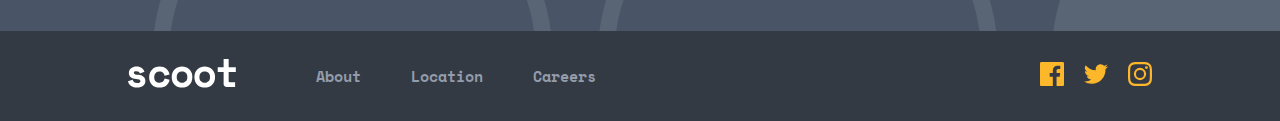
==== commit d6f57d88: "footer bug" ====
--- a/index.html
+++ b/index.html
@@ -207,21 +207,21 @@
         </section>
         <section class="section1 mobile-only">
             <div class="section11">
-                <img src="/assets/icons/locate.svg" alt="locate icon" class="icon">
+                <img src="./assets/icons/locate.svg" alt="locate icon" class="icon">
                 <div class="icon-description">
                     <h4 class="icon-title">Locate with app</h4>
                     <p class="icon-text general-text">Use the app to find the nearest scooter to you. We are continuously placing scooters in the areas with most demand, so one should never be too far away. </p>
                 </div>
             </div>
             <div class="section12">
-                <img src="/assets/icons/scooter.svg" alt="scooter icon" class="icon">
+                <img src="./assets/icons/scooter.svg" alt="scooter icon" class="icon">
                 <div class="icon-description">
                     <h4 class="icon-title">Pick your scooter</h4>
                     <p class="icon-text general-text">We show the most important info for the scooters closest to you. So you know how much charge they have left and can see roughly how much it will cost.</p>
                 </div>
             </div>
             <div class="section13">
-                <img src="/assets/icons/ride.svg" alt="ride icon" class="icon">
+                <img src="./assets/icons/ride.svg" alt="ride icon" class="icon">
                 <div class="icon-description">
                     <h4 class="icon-title">Enjoy the ride</h4>
                     <p class="icon-text general-text">Scan the QR code and the bike will unlock. Retract the cable lock, put on a helmet, and you’re off! Always lock bikes away from walkways and accessibility ramps.</p>
@@ -364,8 +364,8 @@
     <footer>
         <div class="footer-up">
             <img src="assets/patterns/semi-circles.svg" alt="semi-circles design" id="semi-circles">
-            <h2>Sign up and <br> Scoot off today</h2>
-            <h2 id="mobile-only">Sign up and Scoot <br> off today</h2>
+            <h2 class="tablet-desktop-only">Sign up and <br> Scoot off today</h2>
+            <h2 class="mobile-only">Sign up and Scoot <br> off today</h2>
             <div class="apps">
                 <a href="https://www.apple.com/app-store/" target="_blank">
                     <img src="assets/icons/app-store.svg" alt="app store icon and link">
--- a/styles.css
+++ b/styles.css
@@ -327,11 +327,7 @@
         right: -60vw;
     }
 
-    footer h2 {
-        display: none;
-    }
-
-    footer h2#mobile-only {
+    footer h2.mobile-only {
         display: block;
         font-size: 2rem;
         text-align: center;
@@ -363,7 +359,6 @@
     .footer-down nav .nav-left {
         display: flex;
         flex-direction: column;
-        /* justify-content: space-around; */
         align-items: center;
         gap: 0;
         text-align: center;
--- a/index.css
+++ b/index.css
@@ -3,6 +3,15 @@
     padding: 0;
     box-sizing: border-box;
     font-family: 'Space Mono', sans-serif;
+}
+
+body {
+    width: 100vw;
+    overflow-x: hidden;
+}
+
+body > * {
+    overflow-x: hidden;
 }
 
 .hero {
@@ -202,6 +211,7 @@
 
 #arrows2, #arrows3, #arrows4 {
     position: absolute;
+    overflow-x: hidden;
 }
 
 #arrows2 {
@@ -304,7 +314,6 @@
         flex-direction: column;
         justify-content: center;
         align-items: center;
-        /* position: relative; */
     }
 
     .hr-tablet {
@@ -434,7 +443,7 @@
     }
 
     header.mobile-only {
-        height: 85vh;
+        height: 90vh;
         width: 100vw;
     }
 
@@ -467,19 +476,18 @@
     }
 
     nav.mobile-only .menu {
-        position: absolute;
+        position: fixed;
         top: 10vh;
         left: 0;
         background-color: #333a44;
-        height: 85vh;
+        height: 90vh;
         width: 70vw;
-        padding: 5vh;
+        padding: 5vh 5vh 10vh 5vh;
         display: flex;
         flex-direction: column;
         justify-content: space-between;
         align-items: flex-start;
         display: none;
-        z-index: 1;
     }
 
     nav.mobile-only .menu-top {
@@ -504,13 +512,13 @@
     }
 
     header.mobile-only .hero.mobile-only {
-        height: 85vh;
+        height: 90vh;
         position: relative;
         display: flex;
         justify-content: center;
         text-align: center;
         gap: 20vh;
-        background: url("/assets/images/home-hero-mobile.jpg");
+        background: url("./assets/images/home-hero-mobile.jpg");
         background-repeat: no-repeat;
         background-size: cover;
         background-position: center;
